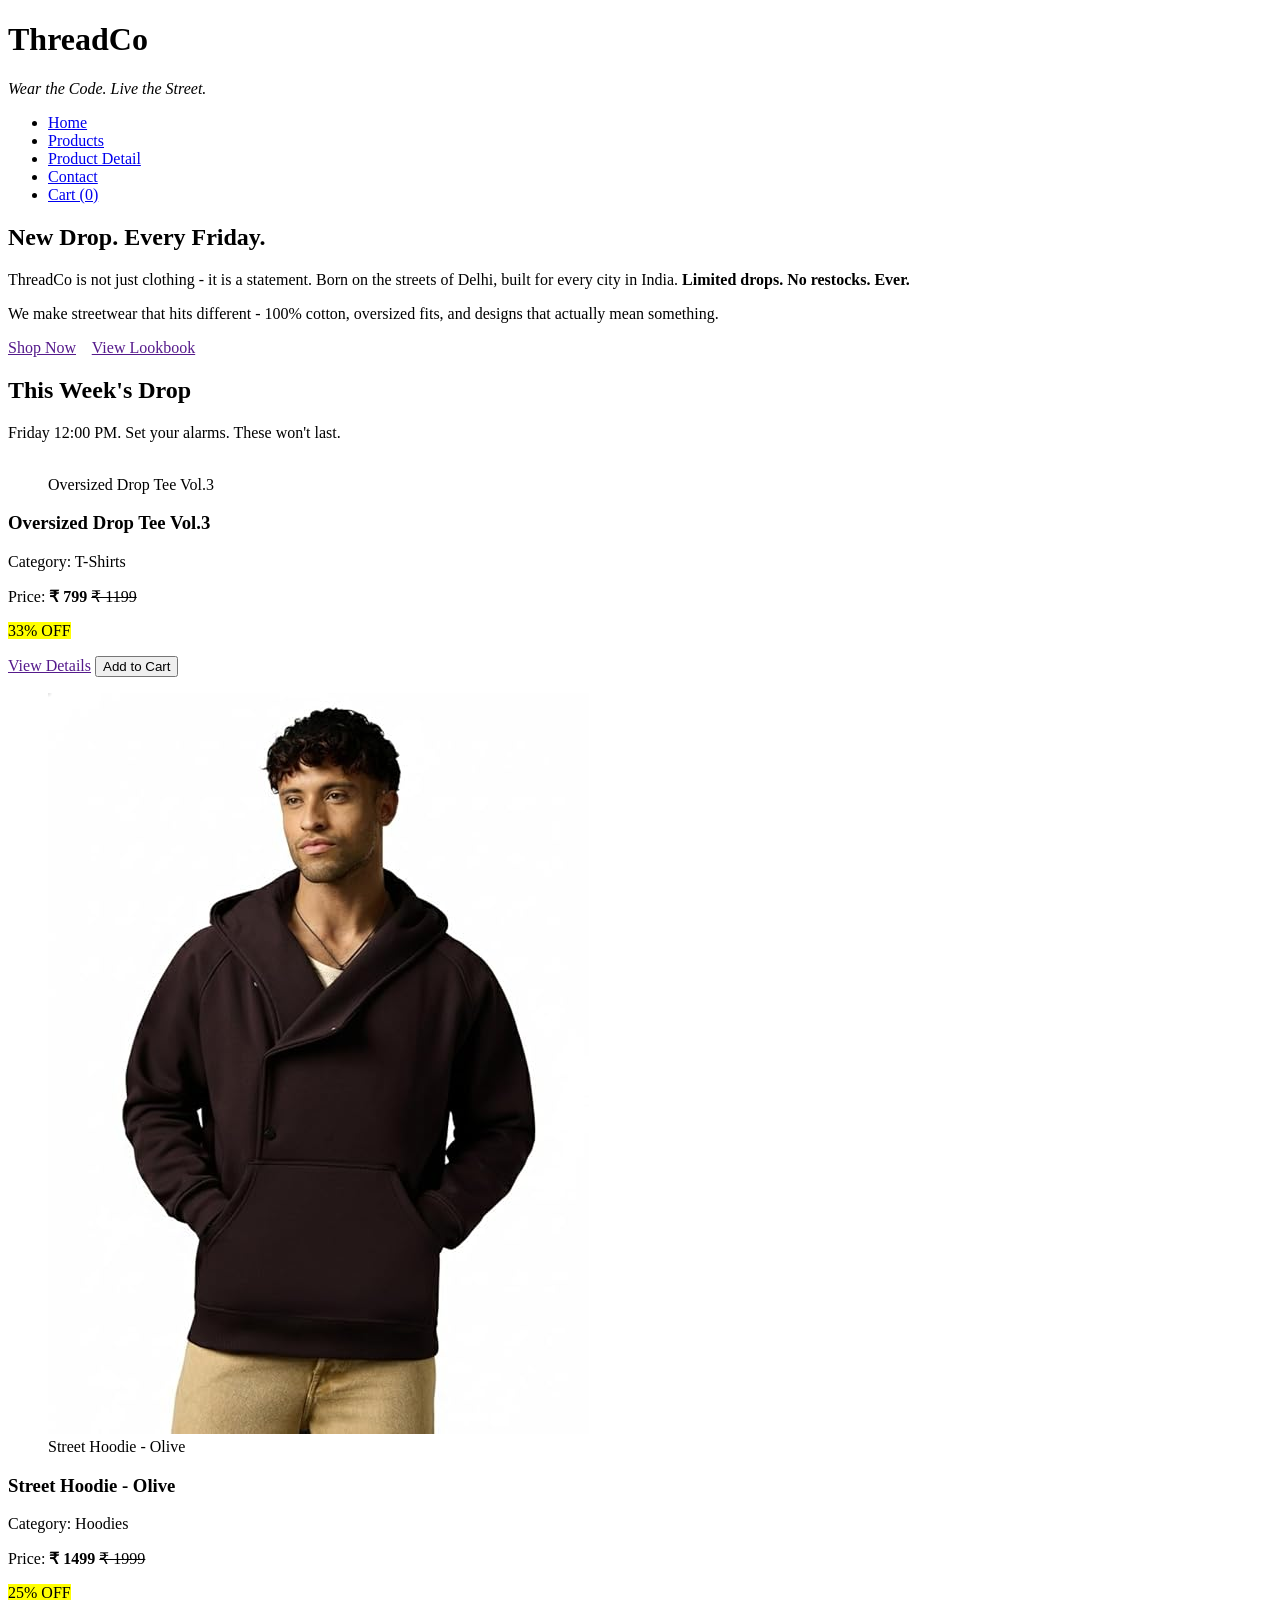
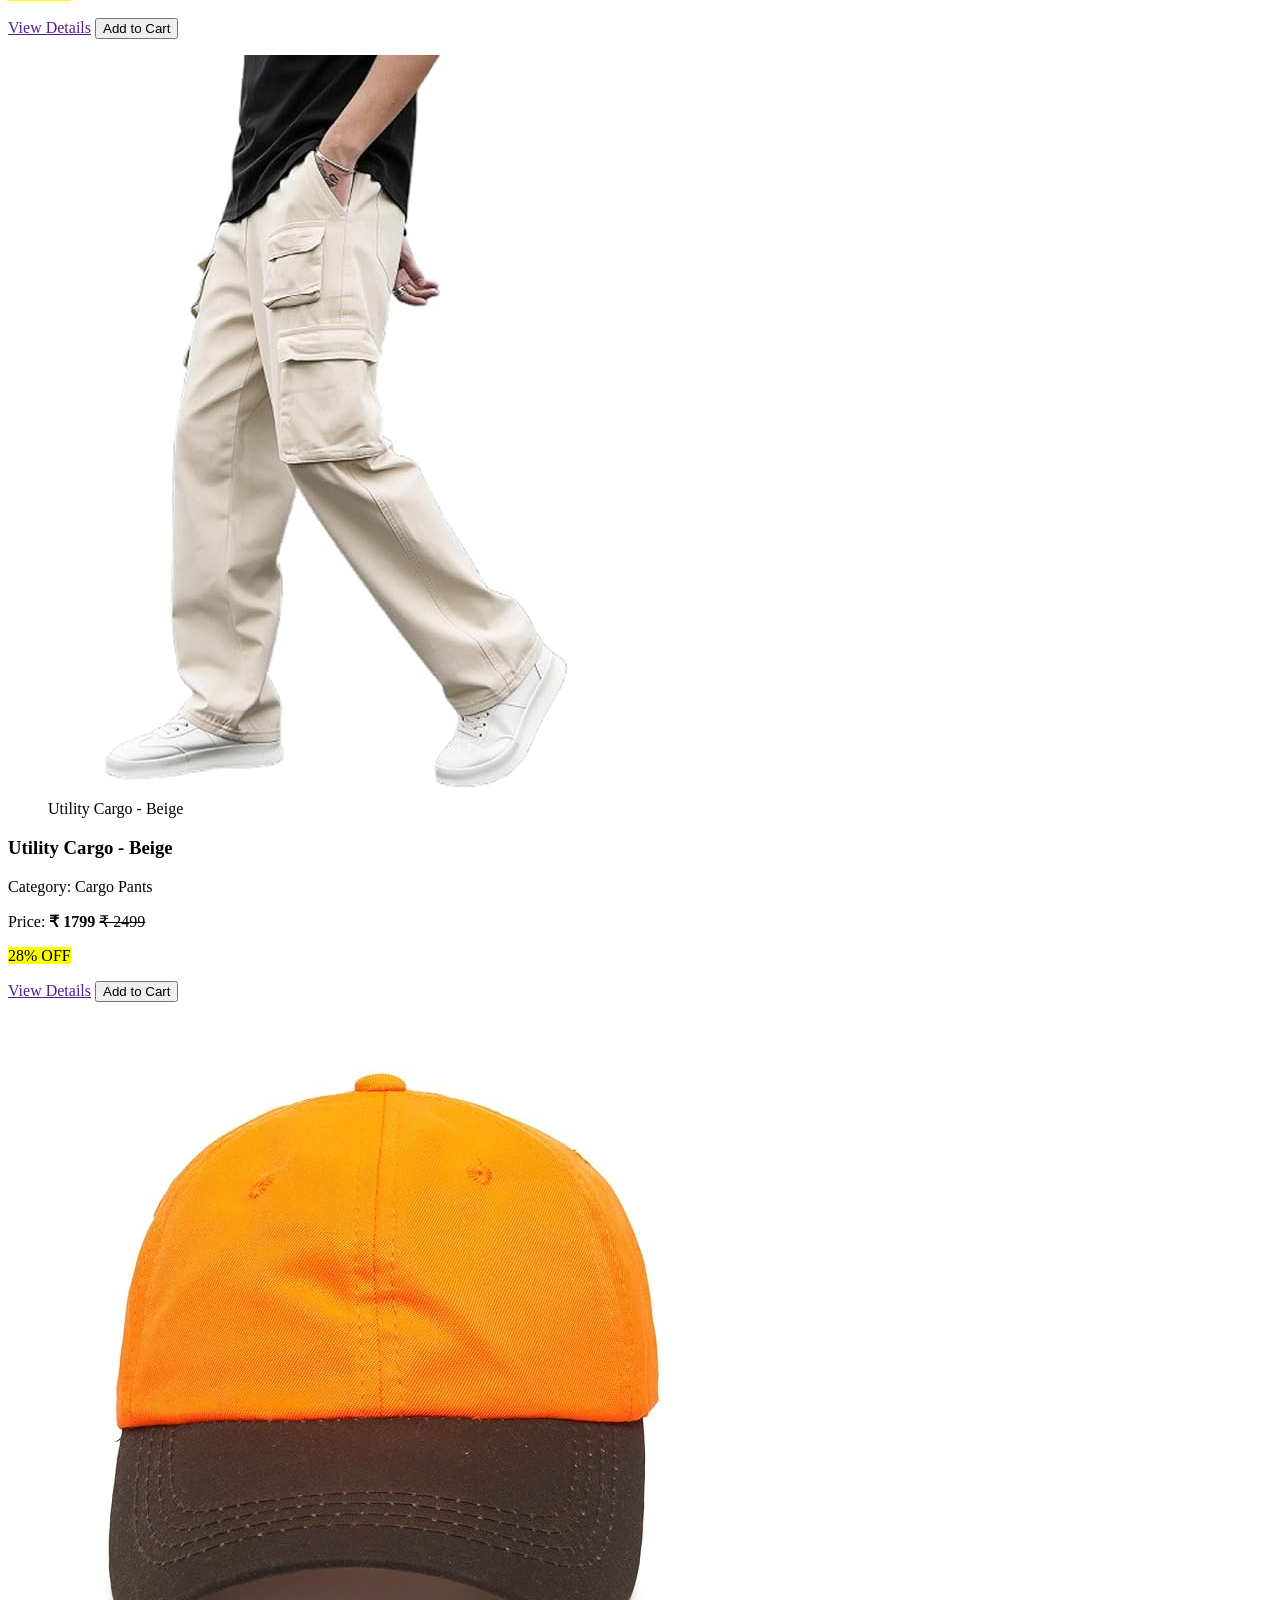
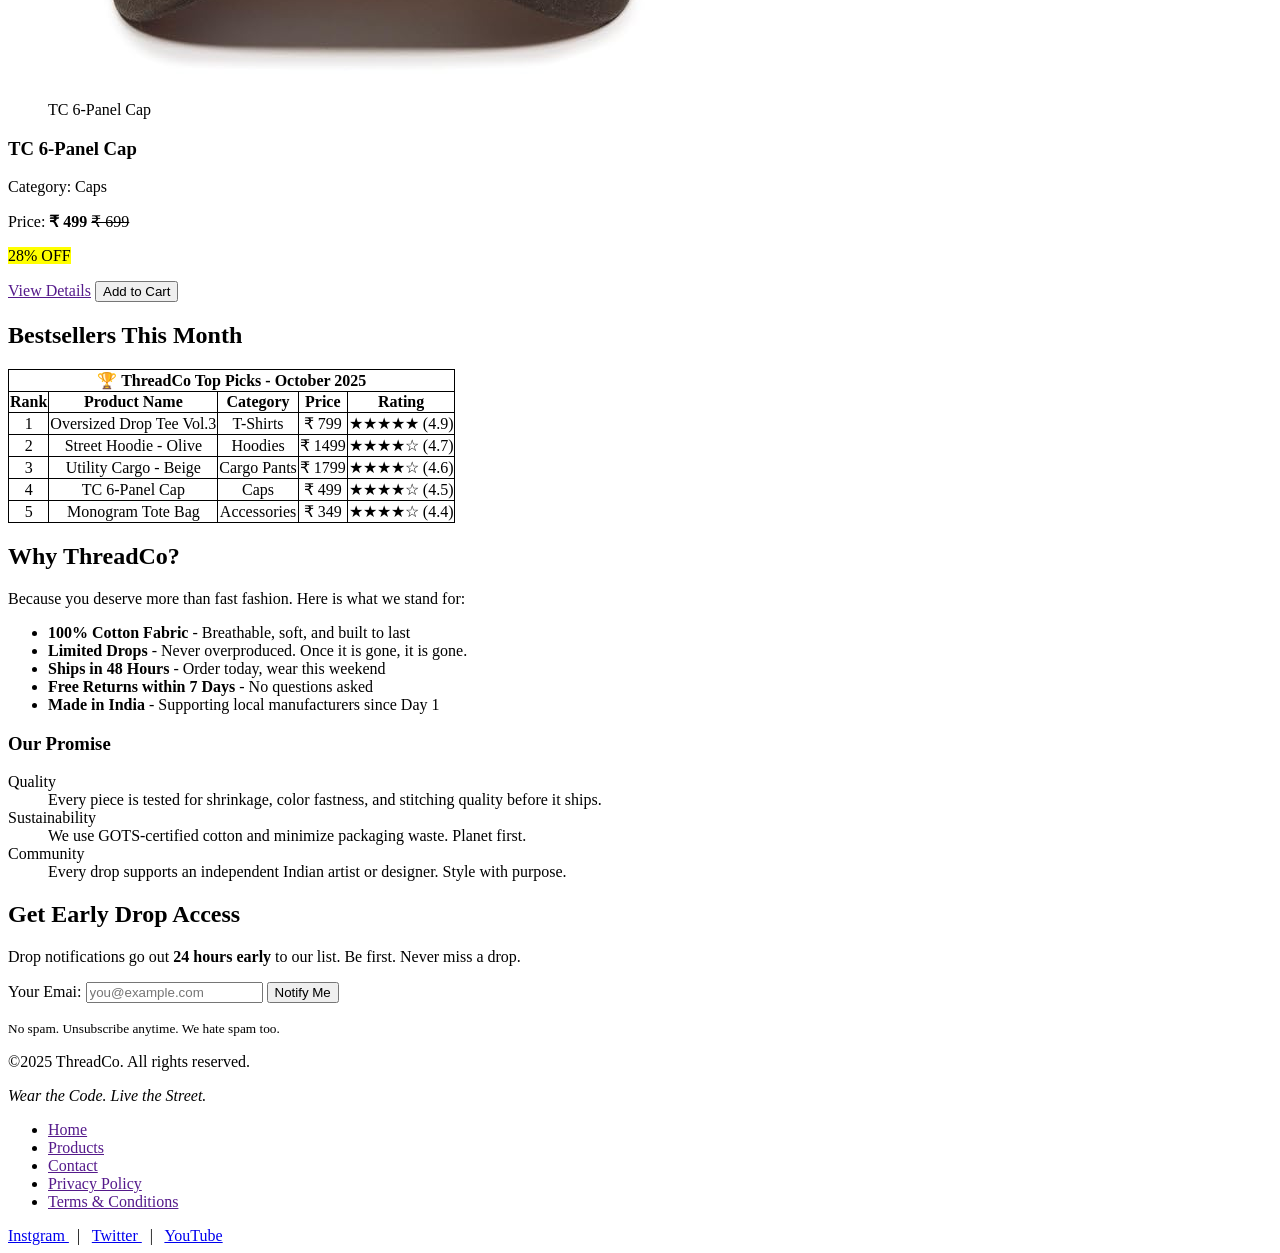
==== index.html @ f26d34f9 "First commit for website" ====
<!DOCTYPE html>
<html lang="en">

<head>
    <meta charset="UTF-8">
    <meta name="viewport" content="width=device-width, initial-scale=1.0">
    <title>ThreadCo - Wear the Code. Live the Street.</title>
    <style>
        table,
        td,
        tr {
            border: 1px solid black;
            border-collapse: collapse;
            text-align: center;
            border-spacing: 2px;
        }
    </style>
</head>

<body>
    <header>
        <h1>ThreadCo</h1>
        <p><em>Wear the Code. Live the Street.</em></p>
        <nav>
            <ul>
                <li><a href="index.html">Home</a></li>
                <li><a href="products.html">Products</a></li>
                <li><a href="ProductDetail.html">Product Detail</a></li>
                <li><a href="Contact.html">Contact</a></li>
                <li><a href="#">Cart (0)</a></li>
            </ul>
        </nav>
    </header>
    <main>
        <section>
            <h2>New Drop. Every Friday.</h2>

            <p>ThreadCo is not just clothing - it is a statement. Born on the streets of Delhi, built for every city in
                India. <strong> Limited drops. No restocks. Ever.</strong></p>
            <p>We make streetwear that hits different - 100% cotton, oversized fits, and designs that actually mean
                something.</p>
            <a href="">Shop Now</a>&nbsp;&nbsp;&nbsp;
            <a href="">View Lookbook</a>

        </section>

        <section>
            <h2>This Week's Drop</h2>
            <p>Friday 12:00 PM. Set your alarms. These won't last.</p>

            <article>
                <figure>
                    <img src="Images/product 1.jpg" alt="">
                    <figcaption>Oversized Drop Tee Vol.3</figcaption>
                </figure>
                <h3>Oversized Drop Tee Vol.3</h3>
                <p>Category: T-Shirts</p>
                <p>Price: <strong>&#8377; 799</strong> <s>&#8377; 1199</s></p>
                <p><mark>33% OFF</mark></p>
                <a href="">View Details</a>
                <button>Add to Cart</button>
            </article>

            <article>
                <figure>
                    <img src="Images/product 2.jpg" alt="">
                    <figcaption>Street Hoodie - Olive</figcaption>
                </figure>
                <h3>Street Hoodie - Olive</h3>
                <p>Category: Hoodies</p>
                <p>Price: <strong>&#8377; 1499</strong> <s>&#8377; 1999</s></p>
                <p><mark>25% OFF</mark></p>
                <a href="">View Details</a>
                <button>Add to Cart</button>
            </article>

            <article>
                <figure>
                    <img src="Images/product 3.jpg" alt="">
                    <figcaption>Utility Cargo - Beige</figcaption>
                </figure>
                <h3>Utility Cargo - Beige</h3>
                <p>Category: Cargo Pants</p>
                <p>Price: <strong>&#8377; 1799</strong> <s>&#8377; 2499</s></p>
                <p><mark>28% OFF</mark></p>
                <a href="">View Details</a>
                <button>Add to Cart</button>
            </article>

            <article>
                <figure>
                    <img src="Images/product 4.jpg" alt="">
                    <figcaption>TC 6-Panel Cap</figcaption>
                </figure>
                <h3>TC 6-Panel Cap</h3>
                <p>Category: Caps</p>
                <p>Price: <strong>&#8377; 499</strong> <s>&#8377; 699</s></p>
                <p><mark>28% OFF</mark></p>
                <a href="">View Details</a>
                <button>Add to Cart</button>
            </article>
        </section>

        <section>
            <h2>Bestsellers This Month</h2>
            <table>
                <tr>
                    <td colspan="5">&#127942; <strong>ThreadCo Top Picks - October 2025</strong> </td>
                </tr>
                <tr>
                    <td><strong>Rank</strong></td>
                    <td><strong>Product Name</strong></td>
                    <td><strong>Category</strong></td>
                    <td><strong>Price</strong></td>
                    <td><strong>Rating</strong></td>
                </tr>
                <tr>
                    <td>1</td>
                    <td>Oversized Drop Tee Vol.3</td>
                    <td>T-Shirts</td>
                    <td>&#8377; 799</td>
                    <td>&#9733;&#9733;&#9733;&#9733;&#9733; (4.9)</td>
                </tr>
                <tr>
                    <td>2 </td>
                    <td>Street Hoodie - Olive</td>
                    <td>Hoodies</td>
                    <td>&#8377; 1499</td>
                    <td>&#9733;&#9733;&#9733;&#9733;&#9734; (4.7)</td>
                </tr>
                <tr>
                    <td>3</td>
                    <td>Utility Cargo - Beige</td>
                    <td>Cargo Pants</td>
                    <td>&#8377; 1799</td>
                    <td>&#9733;&#9733;&#9733;&#9733;&#9734; (4.6)</td>
                </tr>
                <tr>
                    <td>4</td>
                    <td>TC 6-Panel Cap</td>
                    <td>Caps</td>
                    <td>&#8377; 499</td>
                    <td>&#9733;&#9733;&#9733;&#9733;&#9734; (4.5)</td>
                </tr>
                <tr>
                    <td>5</td>
                    <td>Monogram Tote Bag</td>
                    <td>Accessories</td>
                    <td>&#8377; 349</td>
                    <td>&#9733;&#9733;&#9733;&#9733;&#9734; (4.4)</td>
                </tr>
            </table>
        </section>

        <section>
            <h2>Why ThreadCo?</h2>
            <p>Because you deserve more than fast fashion. Here is what we stand for:</p>
            <ul>
                <li><strong>100% Cotton Fabric</strong> - Breathable, soft, and built to last</li>
                <li><strong>Limited Drops</strong> - Never overproduced. Once it is gone, it is gone.</li>
                <li><strong>Ships in 48 Hours</strong> - Order today, wear this weekend</li>
                <li><strong>Free Returns within 7 Days</strong> - No questions asked</li>
                <li><strong>Made in India</strong> - Supporting local manufacturers since Day 1</li>
            </ul>
        </section>

        <section>
            <h3>Our Promise</h3>
            <dl>
                <dt>Quality</dt>
                <dd>Every piece is tested for shrinkage, color fastness, and stitching quality before it ships.</dd>

                <dt>Sustainability</dt>
                <dd>We use GOTS-certified cotton and minimize packaging waste. Planet first.</dd>

                <dt>Community</dt>
                <dd>Every drop supports an independent Indian artist or designer. Style with purpose.</dd>
            </dl>

        </section>
    </main>
    <footer>
        <h2>Get Early Drop Access</h2>
        <p>Drop notifications go out <strong>24 hours early</strong> to our list. Be first. Never miss a drop.</p>
        <form action="">
            <label for="email">Your Emai: </label>
            <input type="email" id="email" placeholder="you@example.com" name="email">
            <button>Notify Me</button>
        </form>
        <p><small>No spam. Unsubscribe anytime. We hate spam too.</small></p>
        <p>&copy;2025 ThreadCo. All rights reserved.</p>
        <p><em>Wear the Code. Live the Street.</em></p>
        <ul>
        <li><a href="">Home
        </a></li>
        <li><a href="">Products
        </a></li>
        <li><a href="">Contact
        </a></li>
        <li><a href="">Privacy Policy
        </a></li>
        <li><a href="">Terms & Conditions</a></li>
        </ul>

        <a href="https://youtube.com"> Instgram </a> &nbsp;&nbsp;|&nbsp;&nbsp; <a href="https://x.com"> Twitter </a> &nbsp;&nbsp;|&nbsp;&nbsp; <a href="https://youtube.com">YouTube</a>
    </footer>
</body>
</html>
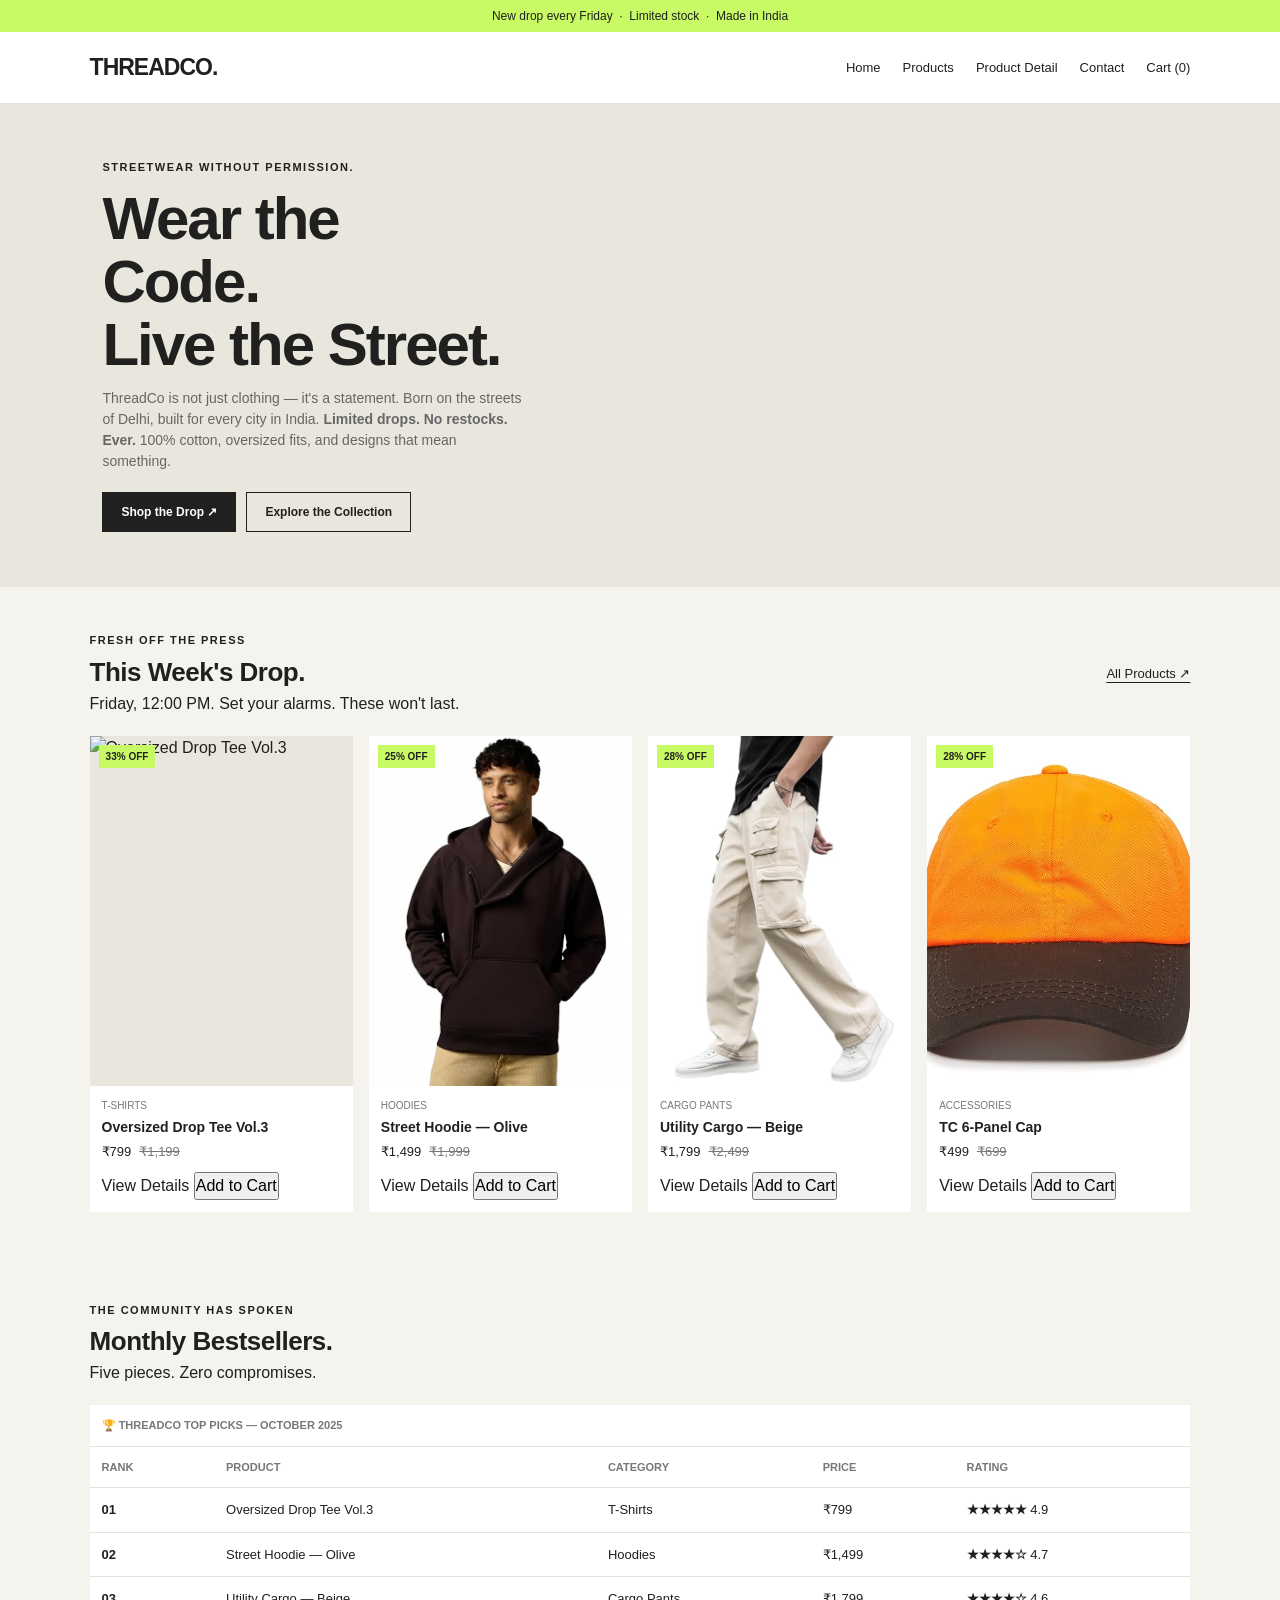
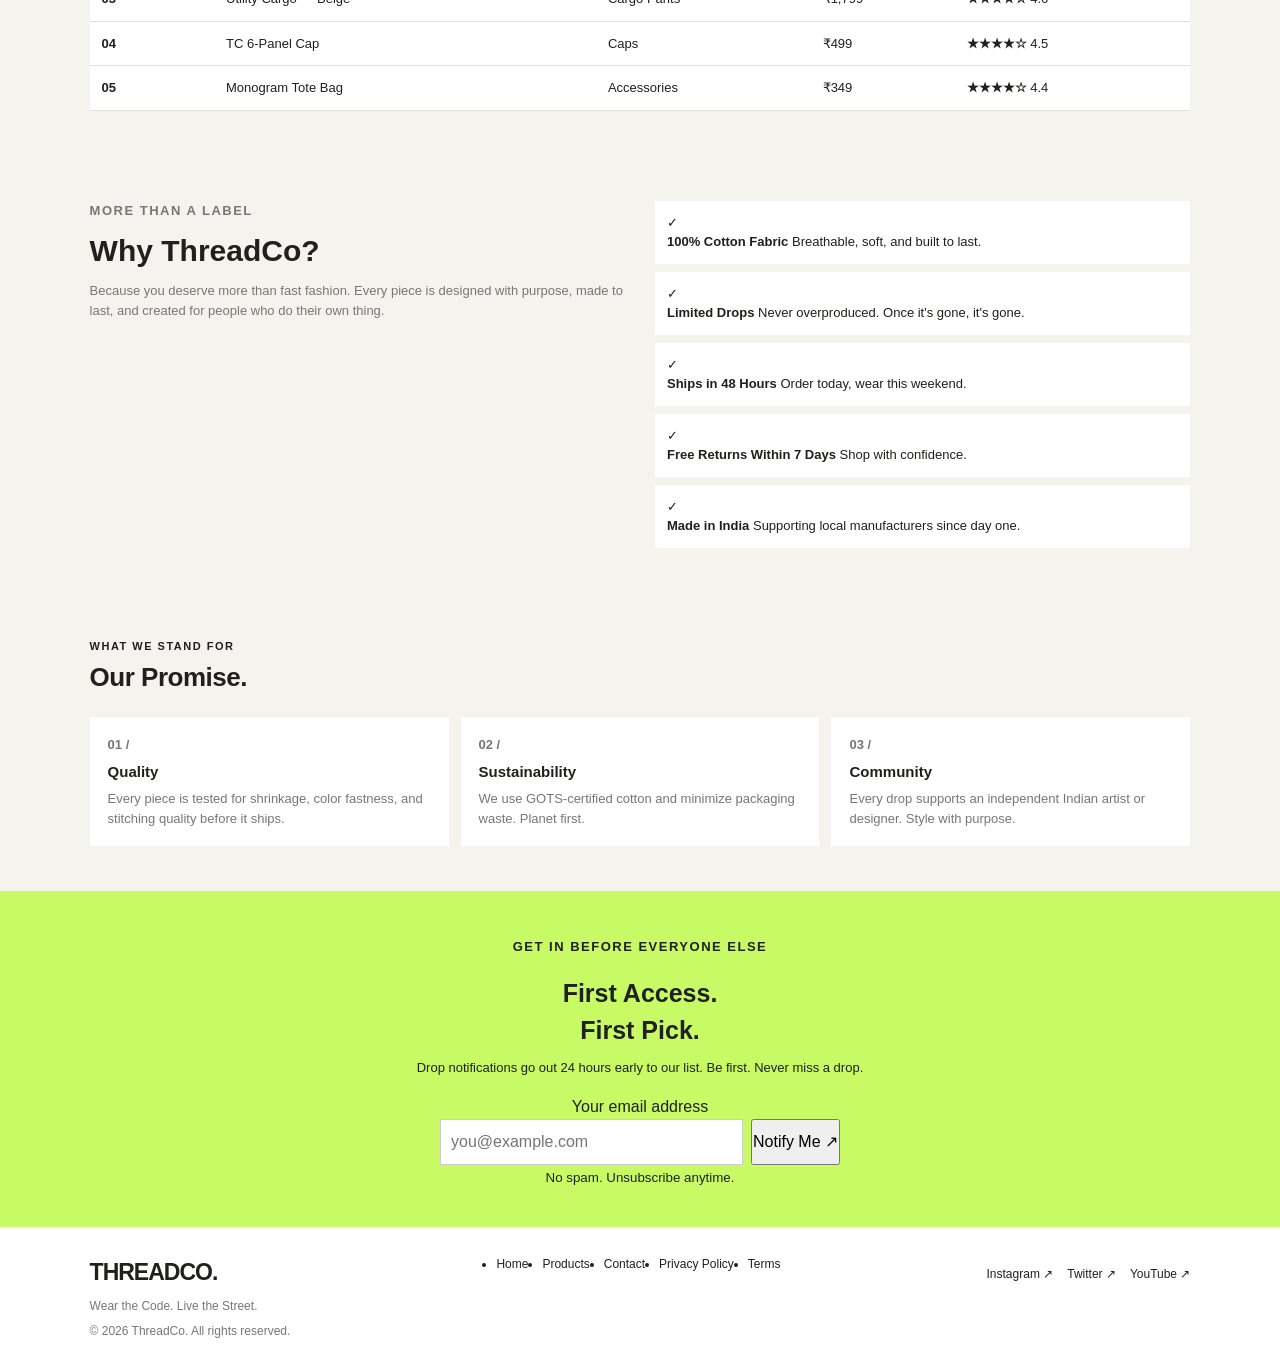
==== commit 52d02b3b: "Style formatting" ====
--- a/index.html
+++ b/index.html
@@ -1,208 +1,347 @@
+
 <!DOCTYPE html>
 <html lang="en">
-
 <head>
     <meta charset="UTF-8">
     <meta name="viewport" content="width=device-width, initial-scale=1.0">
-    <title>ThreadCo - Wear the Code. Live the Street.</title>
-    <style>
-        table,
-        td,
-        tr {
-            border: 1px solid black;
-            border-collapse: collapse;
-            text-align: center;
-            border-spacing: 2px;
-        }
-    </style>
+    <title>ThreadCo — Wear the Code. Live the Street.</title>
+
+    <link rel="preconnect" href="https://fonts.googleapis.com">
+    <link rel="preconnect" href="https://fonts.gstatic.com" crossorigin>
+    <link href="https://fonts.googleapis.com/css2?family=DM+Sans:wght@400;500;600;700&family=Oswald:wght@400;500;600;700&display=swap" rel="stylesheet">
+
+    <link rel="stylesheet" href="style.css">
+
 </head>
 
 <body>
+    <div class="announcement">
+        New drop every Friday &nbsp;·&nbsp; Limited stock &nbsp;·&nbsp; Made in India
+    </div>
+
     <header>
-        <h1>ThreadCo</h1>
-        <p><em>Wear the Code. Live the Street.</em></p>
-        <nav>
-            <ul>
+        <nav class="navbar" aria-label="Main navigation">
+            <a href="index.html" class="logo">THREAD<span>CO.</span></a>
+
+            <ul class="nav-links">
                 <li><a href="index.html">Home</a></li>
                 <li><a href="products.html">Products</a></li>
                 <li><a href="ProductDetail.html">Product Detail</a></li>
                 <li><a href="Contact.html">Contact</a></li>
-                <li><a href="#">Cart (0)</a></li>
+                <li><a href="#" class="cart-link">Cart (0)</a></li>
             </ul>
         </nav>
     </header>
+
     <main>
-        <section>
-            <h2>New Drop. Every Friday.</h2>
-
-            <p>ThreadCo is not just clothing - it is a statement. Born on the streets of Delhi, built for every city in
-                India. <strong> Limited drops. No restocks. Ever.</strong></p>
-            <p>We make streetwear that hits different - 100% cotton, oversized fits, and designs that actually mean
-                something.</p>
-            <a href="">Shop Now</a>&nbsp;&nbsp;&nbsp;
-            <a href="">View Lookbook</a>
-
-        </section>
-
-        <section>
-            <h2>This Week's Drop</h2>
-            <p>Friday 12:00 PM. Set your alarms. These won't last.</p>
-
-            <article>
-                <figure>
-                    <img src="Images/product 1.jpg" alt="">
-                    <figcaption>Oversized Drop Tee Vol.3</figcaption>
-                </figure>
-                <h3>Oversized Drop Tee Vol.3</h3>
-                <p>Category: T-Shirts</p>
-                <p>Price: <strong>&#8377; 799</strong> <s>&#8377; 1199</s></p>
-                <p><mark>33% OFF</mark></p>
-                <a href="">View Details</a>
-                <button>Add to Cart</button>
-            </article>
-
-            <article>
-                <figure>
-                    <img src="Images/product 2.jpg" alt="">
-                    <figcaption>Street Hoodie - Olive</figcaption>
-                </figure>
-                <h3>Street Hoodie - Olive</h3>
-                <p>Category: Hoodies</p>
-                <p>Price: <strong>&#8377; 1499</strong> <s>&#8377; 1999</s></p>
-                <p><mark>25% OFF</mark></p>
-                <a href="">View Details</a>
-                <button>Add to Cart</button>
-            </article>
-
-            <article>
-                <figure>
-                    <img src="Images/product 3.jpg" alt="">
-                    <figcaption>Utility Cargo - Beige</figcaption>
-                </figure>
-                <h3>Utility Cargo - Beige</h3>
-                <p>Category: Cargo Pants</p>
-                <p>Price: <strong>&#8377; 1799</strong> <s>&#8377; 2499</s></p>
-                <p><mark>28% OFF</mark></p>
-                <a href="">View Details</a>
-                <button>Add to Cart</button>
-            </article>
-
-            <article>
-                <figure>
-                    <img src="Images/product 4.jpg" alt="">
-                    <figcaption>TC 6-Panel Cap</figcaption>
-                </figure>
-                <h3>TC 6-Panel Cap</h3>
-                <p>Category: Caps</p>
-                <p>Price: <strong>&#8377; 499</strong> <s>&#8377; 699</s></p>
-                <p><mark>28% OFF</mark></p>
-                <a href="">View Details</a>
-                <button>Add to Cart</button>
-            </article>
-        </section>
-
-        <section>
-            <h2>Bestsellers This Month</h2>
-            <table>
-                <tr>
-                    <td colspan="5">&#127942; <strong>ThreadCo Top Picks - October 2025</strong> </td>
-                </tr>
-                <tr>
-                    <td><strong>Rank</strong></td>
-                    <td><strong>Product Name</strong></td>
-                    <td><strong>Category</strong></td>
-                    <td><strong>Price</strong></td>
-                    <td><strong>Rating</strong></td>
-                </tr>
-                <tr>
-                    <td>1</td>
-                    <td>Oversized Drop Tee Vol.3</td>
-                    <td>T-Shirts</td>
-                    <td>&#8377; 799</td>
-                    <td>&#9733;&#9733;&#9733;&#9733;&#9733; (4.9)</td>
-                </tr>
-                <tr>
-                    <td>2 </td>
-                    <td>Street Hoodie - Olive</td>
-                    <td>Hoodies</td>
-                    <td>&#8377; 1499</td>
-                    <td>&#9733;&#9733;&#9733;&#9733;&#9734; (4.7)</td>
-                </tr>
-                <tr>
-                    <td>3</td>
-                    <td>Utility Cargo - Beige</td>
-                    <td>Cargo Pants</td>
-                    <td>&#8377; 1799</td>
-                    <td>&#9733;&#9733;&#9733;&#9733;&#9734; (4.6)</td>
-                </tr>
-                <tr>
-                    <td>4</td>
-                    <td>TC 6-Panel Cap</td>
-                    <td>Caps</td>
-                    <td>&#8377; 499</td>
-                    <td>&#9733;&#9733;&#9733;&#9733;&#9734; (4.5)</td>
-                </tr>
-                <tr>
-                    <td>5</td>
-                    <td>Monogram Tote Bag</td>
-                    <td>Accessories</td>
-                    <td>&#8377; 349</td>
-                    <td>&#9733;&#9733;&#9733;&#9733;&#9734; (4.4)</td>
-                </tr>
-            </table>
-        </section>
-
-        <section>
-            <h2>Why ThreadCo?</h2>
-            <p>Because you deserve more than fast fashion. Here is what we stand for:</p>
-            <ul>
-                <li><strong>100% Cotton Fabric</strong> - Breathable, soft, and built to last</li>
-                <li><strong>Limited Drops</strong> - Never overproduced. Once it is gone, it is gone.</li>
-                <li><strong>Ships in 48 Hours</strong> - Order today, wear this weekend</li>
-                <li><strong>Free Returns within 7 Days</strong> - No questions asked</li>
-                <li><strong>Made in India</strong> - Supporting local manufacturers since Day 1</li>
+        <section class="hero">
+            <div class="hero-content">
+                <p class="eyebrow">Streetwear without permission.</p>
+
+                <h1>Wear the<br>Code.<br><span>Live the Street.</span></h1>
+
+                <p class="hero-description">
+                    ThreadCo is not just clothing — it's a statement.
+                    Born on the streets of Delhi, built for every city in India.
+                    <strong>Limited drops. No restocks. Ever.</strong>
+                    100% cotton, oversized fits, and designs that mean something.
+                </p>
+
+                <div class="hero-actions">
+                    <a href="#products" class="btn">Shop the Drop ↗</a>
+                    <a href="#bestsellers" class="btn btn-outline">Explore the Collection</a>
+                </div>
+            </div>
+        </section>
+
+        <section class="section" id="products">
+            <div class="section-heading">
+                <div>
+                    <p class="section-label">Fresh off the press</p>
+                    <h2>This Week's Drop.</h2>
+                    <p>Friday, 12:00 PM. Set your alarms. These won't last.</p>
+                </div>
+                <a href="products.html" class="text-link">All Products ↗</a>
+            </div>
+
+            <div class="product-grid">
+                <article class="product-card">
+                    <div class="product-image">
+                        <img src="Images/product 1.jpg" alt="Oversized Drop Tee Vol.3">
+                        <span class="sale-badge">33% OFF</span>
+                    </div>
+                    <div class="product-info">
+                        <p class="category">T-Shirts</p>
+                        <h3>Oversized Drop Tee Vol.3</h3>
+                        <div class="price">
+                            <span class="current-price">₹799</span>
+                            <s class="old-price">₹1,199</s>
+                        </div>
+                        <div class="product-actions">
+                            <a href="ProductDetail.html">View Details</a>
+                            <button type="button">Add to Cart</button>
+                        </div>
+                    </div>
+                </article>
+
+                <article class="product-card">
+                    <div class="product-image">
+                        <img src="Images/product 2.jpg" alt="Street Hoodie in olive">
+                        <span class="sale-badge">25% OFF</span>
+                    </div>
+                    <div class="product-info">
+                        <p class="category">Hoodies</p>
+                        <h3>Street Hoodie — Olive</h3>
+                        <div class="price">
+                            <span class="current-price">₹1,499</span>
+                            <s class="old-price">₹1,999</s>
+                        </div>
+                        <div class="product-actions">
+                            <a href="ProductDetail.html">View Details</a>
+                            <button type="button">Add to Cart</button>
+                        </div>
+                    </div>
+                </article>
+
+                <article class="product-card">
+                    <div class="product-image">
+                        <img src="Images/product 3.jpg" alt="Beige utility cargo pants">
+                        <span class="sale-badge">28% OFF</span>
+                    </div>
+                    <div class="product-info">
+                        <p class="category">Cargo Pants</p>
+                        <h3>Utility Cargo — Beige</h3>
+                        <div class="price">
+                            <span class="current-price">₹1,799</span>
+                            <s class="old-price">₹2,499</s>
+                        </div>
+                        <div class="product-actions">
+                            <a href="ProductDetail.html">View Details</a>
+                            <button type="button">Add to Cart</button>
+                        </div>
+                    </div>
+                </article>
+
+                <article class="product-card">
+                    <div class="product-image">
+                        <img src="Images/product 4.jpg" alt="ThreadCo six-panel cap">
+                        <span class="sale-badge">28% OFF</span>
+                    </div>
+                    <div class="product-info">
+                        <p class="category">Accessories</p>
+                        <h3>TC 6-Panel Cap</h3>
+                        <div class="price">
+                            <span class="current-price">₹499</span>
+                            <s class="old-price">₹699</s>
+                        </div>
+                        <div class="product-actions">
+                            <a href="ProductDetail.html">View Details</a>
+                            <button type="button">Add to Cart</button>
+                        </div>
+                    </div>
+                </article>
+            </div>
+        </section>
+
+        <section class="section" id="bestsellers">
+            <div class="section-heading">
+                <div>
+                    <p class="section-label">The community has spoken</p>
+                    <h2>Monthly Bestsellers.</h2>
+                    <p>Five pieces. Zero compromises.</p>
+                </div>
+            </div>
+
+            <div class="table-wrap">
+                <table>
+                    <thead>
+                        <tr>
+                            <th colspan="5">🏆 ThreadCo Top Picks — October 2025</th>
+                        </tr>
+                        <tr>
+                            <th>Rank</th>
+                            <th>Product</th>
+                            <th>Category</th>
+                            <th>Price</th>
+                            <th>Rating</th>
+                        </tr>
+                    </thead>
+                    <tbody>
+                        <tr>
+                            <td class="rank">01</td>
+                            <td>Oversized Drop Tee Vol.3</td>
+                            <td>T-Shirts</td>
+                            <td>₹799</td>
+                            <td><span class="rating">★★★★★</span> 4.9</td>
+                        </tr>
+                        <tr>
+                            <td class="rank">02</td>
+                            <td>Street Hoodie — Olive</td>
+                            <td>Hoodies</td>
+                            <td>₹1,499</td>
+                            <td><span class="rating">★★★★☆</span> 4.7</td>
+                        </tr>
+                        <tr>
+                            <td class="rank">03</td>
+                            <td>Utility Cargo — Beige</td>
+                            <td>Cargo Pants</td>
+                            <td>₹1,799</td>
+                            <td><span class="rating">★★★★☆</span> 4.6</td>
+                        </tr>
+                        <tr>
+                            <td class="rank">04</td>
+                            <td>TC 6-Panel Cap</td>
+                            <td>Caps</td>
+                            <td>₹499</td>
+                            <td><span class="rating">★★★★☆</span> 4.5</td>
+                        </tr>
+                        <tr>
+                            <td class="rank">05</td>
+                            <td>Monogram Tote Bag</td>
+                            <td>Accessories</td>
+                            <td>₹349</td>
+                            <td><span class="rating">★★★★☆</span> 4.4</td>
+                        </tr>
+                    </tbody>
+                </table>
+            </div>
+        </section>
+
+        <section class="section">
+            <div class="why-grid">
+                <div class="why-copy">
+                    <p class="section-label">More than a label</p>
+                    <h2>Why ThreadCo?</h2>
+                    <p>
+                        Because you deserve more than fast fashion.
+                        Every piece is designed with purpose, made to last,
+                        and created for people who do their own thing.
+                    </p>
+                </div>
+
+                <ul class="benefit-list">
+                    <li>
+                        <div>
+                            <strong>100% Cotton Fabric</strong>
+                            <span>Breathable, soft, and built to last.</span>
+                        </div>
+                    </li>
+                    <li>
+                        <div>
+                            <strong>Limited Drops</strong>
+                            <span>Never overproduced. Once it's gone, it's gone.</span>
+                        </div>
+                    </li>
+                    <li>
+                        <div>
+                            <strong>Ships in 48 Hours</strong>
+                            <span>Order today, wear this weekend.</span>
+                        </div>
+                    </li>
+                    <li>
+                        <div>
+                            <strong>Free Returns Within 7 Days</strong>
+                            <span>Shop with confidence.</span>
+                        </div>
+                    </li>
+                    <li>
+                        <div>
+                            <strong>Made in India</strong>
+                            <span>Supporting local manufacturers since day one.</span>
+                        </div>
+                    </li>
+                </ul>
+            </div>
+        </section>
+
+        <section class="section">
+            <div class="section-heading">
+                <div>
+                    <p class="section-label">What we stand for</p>
+                    <h2>Our Promise.</h2>
+                </div>
+            </div>
+
+            <div class="promise-grid">
+                <article class="promise-card">
+                    <p class="promise-number">01 /</p>
+                    <h3>Quality</h3>
+                    <p>
+                        Every piece is tested for shrinkage, color fastness,
+                        and stitching quality before it ships.
+                    </p>
+                </article>
+
+                <article class="promise-card">
+                    <p class="promise-number">02 /</p>
+                    <h3>Sustainability</h3>
+                    <p>
+                        We use GOTS-certified cotton and minimize packaging
+                        waste. Planet first.
+                    </p>
+                </article>
+
+                <article class="promise-card">
+                    <p class="promise-number">03 /</p>
+                    <h3>Community</h3>
+                    <p>
+                        Every drop supports an independent Indian artist
+                        or designer. Style with purpose.
+                    </p>
+                </article>
+            </div>
+        </section>
+
+        <section class="newsletter" id="newsletter">
+            <div>
+                <p class="section-label">Get in before everyone else</p>
+                <h2>First Access.<br>First Pick.</h2>
+                <p>
+                    Drop notifications go out 24 hours early to our list.
+                    Be first. Never miss a drop.
+                </p>
+            </div>
+
+            <form action="#" method="get">
+                <label for="email">Your email address</label>
+                <div class="email-row">
+                    <input
+                        type="email"
+                        id="email"
+                        name="email"
+                        placeholder="you@example.com"
+                        autocomplete="email"
+                        required
+                    >
+                    <button type="submit">Notify Me ↗</button>
+                </div>
+                <small>No spam. Unsubscribe anytime.</small>
+            </form>
+        </section>
+    </main>
+
+    <footer>
+        <div class="footer-inner">
+            <div class="footer-brand">
+                <a href="index.html" class="logo">THREAD<span>CO.</span></a>
+                <p>Wear the Code. Live the Street.</p>
+                <p>© 2026 ThreadCo. All rights reserved.</p>
+            </div>
+
+            <ul class="footer-links">
+                <li><a href="index.html">Home</a></li>
+                <li><a href="products.html">Products</a></li>
+                <li><a href="Contact.html">Contact</a></li>
+                <li><a href="#">Privacy Policy</a></li>
+                <li><a href="#">Terms</a></li>
             </ul>
-        </section>
-
-        <section>
-            <h3>Our Promise</h3>
-            <dl>
-                <dt>Quality</dt>
-                <dd>Every piece is tested for shrinkage, color fastness, and stitching quality before it ships.</dd>
-
-                <dt>Sustainability</dt>
-                <dd>We use GOTS-certified cotton and minimize packaging waste. Planet first.</dd>
-
-                <dt>Community</dt>
-                <dd>Every drop supports an independent Indian artist or designer. Style with purpose.</dd>
-            </dl>
-
-        </section>
-    </main>
-    <footer>
-        <h2>Get Early Drop Access</h2>
-        <p>Drop notifications go out <strong>24 hours early</strong> to our list. Be first. Never miss a drop.</p>
-        <form action="">
-            <label for="email">Your Emai: </label>
-            <input type="email" id="email" placeholder="you@example.com" name="email">
-            <button>Notify Me</button>
-        </form>
-        <p><small>No spam. Unsubscribe anytime. We hate spam too.</small></p>
-        <p>&copy;2025 ThreadCo. All rights reserved.</p>
-        <p><em>Wear the Code. Live the Street.</em></p>
-        <ul>
-        <li><a href="">Home
-        </a></li>
-        <li><a href="">Products
-        </a></li>
-        <li><a href="">Contact
-        </a></li>
-        <li><a href="">Privacy Policy
-        </a></li>
-        <li><a href="">Terms & Conditions</a></li>
-        </ul>
-
-        <a href="https://youtube.com"> Instgram </a> &nbsp;&nbsp;|&nbsp;&nbsp; <a href="https://x.com"> Twitter </a> &nbsp;&nbsp;|&nbsp;&nbsp; <a href="https://youtube.com">YouTube</a>
+
+            <div class="social-links">
+                <a href="https://instagram.com">Instagram ↗</a>
+                <a href="https://x.com">Twitter ↗</a>
+                <a href="https://youtube.com">YouTube ↗</a>
+            </div>
+        </div>
     </footer>
 </body>
-</html>+</html>
--- a/style.css
+++ b/style.css
@@ -0,0 +1,437 @@
+
+:root {
+  --bg: #f5f3ee;
+  --surface: #fff;
+  --text: #20201e;
+  --muted: #777;
+  --accent: #c7fa65;
+  --border: #e4e1da;
+}
+
+* {
+  margin: 0;
+  padding: 0;
+  box-sizing: border-box;
+}
+
+body {
+  background: var(--bg);
+  color: var(--text);
+  font-family: Arial, sans-serif;
+  line-height: 1.5;
+}
+
+a {
+  color: inherit;
+  text-decoration: none;
+}
+
+button,
+input {
+  font: inherit;
+}
+
+.announcement {
+  padding: 7px;
+  background: var(--accent);
+  text-align: center;
+  font-size: 12px;
+}
+
+.navbar {
+  display: flex;
+  justify-content: space-between;
+  align-items: center;
+  flex-wrap: wrap;
+  gap: 16px;
+  padding: 18px 7%;
+  background: var(--surface);
+  border-bottom: 1px solid var(--border);
+}
+
+.logo {
+  font-size: 23px;
+  font-weight: 900;
+  letter-spacing: -1px;
+}
+
+.nav-links {
+  display: flex;
+  gap: 22px;
+  list-style: none;
+  font-size: 13px;
+}
+
+.nav-links a:hover,
+.footer-links a:hover {
+  opacity: 0.6;
+}
+
+.cart-link {
+  font-size: 13px;
+}
+
+.hero {
+  min-height: 340px;
+  display: flex;
+  align-items: center;
+  padding: 55px 8%;
+  background: #e9e6dd;
+}
+
+.hero-content {
+  max-width: 500px;
+}
+
+.eyebrow,
+.section-label {
+  font-size: 11px;
+  font-weight: bold;
+  letter-spacing: 1.5px;
+  text-transform: uppercase;
+}
+
+.hero h1 {
+  margin: 12px 0;
+  font-size: clamp(38px, 6vw, 60px);
+  line-height: 1.05;
+  letter-spacing: -2px;
+}
+
+.hero-description {
+  max-width: 420px;
+  margin-bottom: 20px;
+  color: #666;
+  font-size: 14px;
+}
+
+.hero-actions {
+  display: flex;
+  flex-wrap: wrap;
+  gap: 10px;
+}
+
+.btn {
+  display: inline-block;
+  padding: 10px 18px;
+  background: var(--text);
+  color: white;
+  border: 1px solid var(--text);
+  font-size: 12px;
+  font-weight: bold;
+  cursor: pointer;
+}
+
+.btn:hover {
+  background: transparent;
+  color: var(--text);
+}
+
+.btn-outline {
+  background: transparent;
+  color: var(--text);
+}
+
+.section {
+  padding: 45px 7%;
+}
+
+.section-heading {
+  display: flex;
+  justify-content: space-between;
+  align-items: center;
+  flex-wrap: wrap;
+  gap: 12px;
+  margin-bottom: 20px;
+}
+
+.section-heading h2 {
+  margin-top: 4px;
+  font-size: 26px;
+  letter-spacing: -0.5px;
+}
+
+.text-link {
+  font-size: 13px;
+  text-decoration: underline;
+  text-underline-offset: 4px;
+}
+
+.product-grid {
+  display: grid;
+  grid-template-columns: repeat(4, minmax(0, 1fr));
+  gap: 16px;
+}
+
+.product-card {
+  min-width: 0;
+  overflow: hidden;
+  background: var(--surface);
+}
+
+.product-image {
+  position: relative;
+  aspect-ratio: 3 / 4;
+  overflow: hidden;
+  background: #e9e6dd;
+}
+
+.product-image img {
+  display: block;
+  width: 100%;
+  height: 100%;
+  object-fit: cover;
+  transition: transform 0.3s;
+}
+
+.product-card:hover img {
+  transform: scale(1.04);
+}
+
+.sale-badge {
+  position: absolute;
+  top: 9px;
+  left: 9px;
+  padding: 4px 7px;
+  background: var(--accent);
+  font-size: 10px;
+  font-weight: bold;
+}
+
+.product-info {
+  padding: 12px;
+}
+
+.category {
+  color: var(--muted);
+  font-size: 10px;
+  text-transform: uppercase;
+}
+
+.product-info h3 {
+  margin: 4px 0;
+  font-size: 14px;
+}
+
+.price {
+  display: flex;
+  flex-wrap: wrap;
+  gap: 8px;
+  font-size: 13px;
+}
+
+.old-price {
+  color: var(--muted);
+  text-decoration: line-through;
+}
+
+.product-actions {
+  margin-top: 10px;
+}
+
+.product-actions .btn {
+  width: 100%;
+  padding: 8px;
+  text-align: center;
+}
+
+.table-wrap {
+  overflow-x: auto;
+  background: var(--surface);
+}
+
+table {
+  width: 100%;
+  border-collapse: collapse;
+  text-align: left;
+  font-size: 13px;
+}
+
+th,
+td {
+  padding: 12px;
+  border-bottom: 1px solid var(--border);
+  white-space: nowrap;
+}
+
+th {
+  font-size: 11px;
+  text-transform: uppercase;
+  color: var(--muted);
+}
+
+.rank,
+.rating {
+  font-weight: bold;
+}
+
+.why-grid {
+  display: grid;
+  grid-template-columns: 1fr 1fr;
+  gap: 30px;
+}
+
+.why-copy h2 {
+  margin: 8px 0;
+  font-size: 30px;
+}
+
+.why-copy p,
+.promise-card p {
+  color: var(--muted);
+  font-size: 13px;
+}
+
+.benefit-list {
+  display: grid;
+  gap: 8px;
+  list-style: none;
+}
+
+.benefit-list li {
+  padding: 12px;
+  background: var(--surface);
+  font-size: 13px;
+}
+
+.benefit-list li::before {
+  content: "✓";
+  margin-right: 9px;
+}
+
+.promise-grid {
+  display: grid;
+  grid-template-columns: repeat(3, 1fr);
+  gap: 12px;
+}
+
+.promise-card {
+  padding: 18px;
+  background: var(--surface);
+}
+
+.promise-number {
+  font-size: 22px;
+  font-weight: bold;
+}
+
+.promise-card h3 {
+  margin: 6px 0;
+  font-size: 15px;
+}
+
+.newsletter {
+  padding: 38px 7%;
+  background: var(--accent);
+  text-align: center;
+}
+
+.newsletter h2 {
+  font-size: 25px;
+}
+
+.newsletter p {
+  margin: 8px 0 18px;
+  font-size: 13px;
+}
+
+.email-row {
+  display: flex;
+  gap: 8px;
+  max-width: 400px;
+  margin: auto;
+}
+
+.email-row input {
+  width: 100%;
+  min-width: 0;
+  padding: 10px;
+  background: white;
+  border: 1px solid #ccc;
+  outline: none;
+}
+
+.email-row button {
+  white-space: nowrap;
+}
+
+footer {
+  padding: 28px 7% 18px;
+  background: var(--surface);
+}
+
+.footer-inner {
+  display: flex;
+  justify-content: space-between;
+  flex-wrap: wrap;
+  gap: 20px;
+}
+
+.footer-brand {
+  max-width: 260px;
+}
+
+.footer-brand p {
+  margin-top: 7px;
+  color: var(--muted);
+  font-size: 12px;
+}
+
+.footer-links,
+.social-links {
+  display: flex;
+  flex-wrap: wrap;
+  gap: 14px;
+  font-size: 12px;
+}
+
+.social-links {
+  margin-top: 10px;
+}
+
+@media (max-width: 800px) {
+  .product-grid {
+    grid-template-columns: repeat(2, minmax(0, 1fr));
+  }
+
+  .section {
+    padding: 35px 5%;
+  }
+}
+
+@media (max-width: 550px) {
+  .navbar {
+    padding: 15px 5%;
+  }
+
+  .nav-links {
+    order: 3;
+    width: 100%;
+    justify-content: space-between;
+    gap: 8px;
+    font-size: 12px;
+  }
+
+  .hero {
+    min-height: 300px;
+    padding: 40px 6%;
+  }
+
+  .hero h1 {
+    font-size: 40px;
+  }
+
+  .why-grid,
+  .promise-grid {
+    grid-template-columns: 1fr;
+  }
+
+  .email-row,
+  .footer-inner {
+    flex-direction: column;
+  }
+
+  .email-row button {
+    width: 100%;
+  }
+}
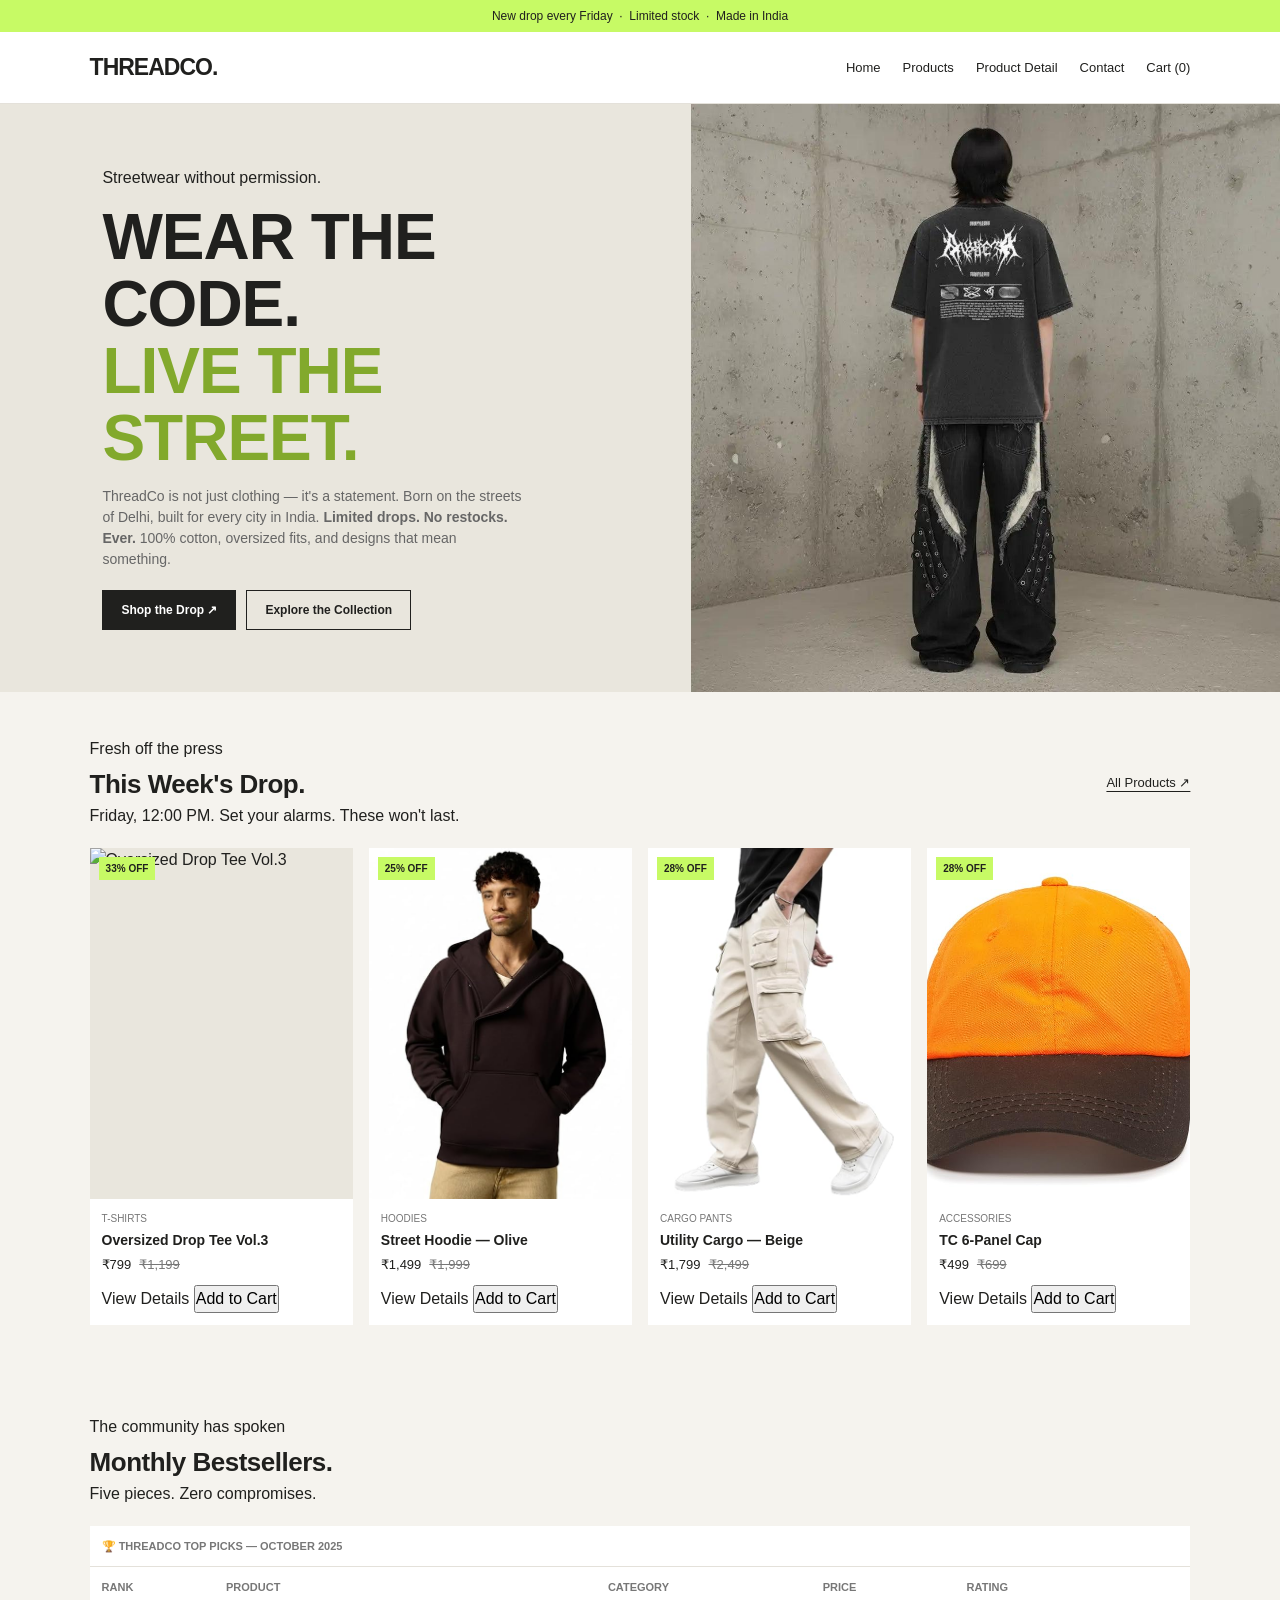
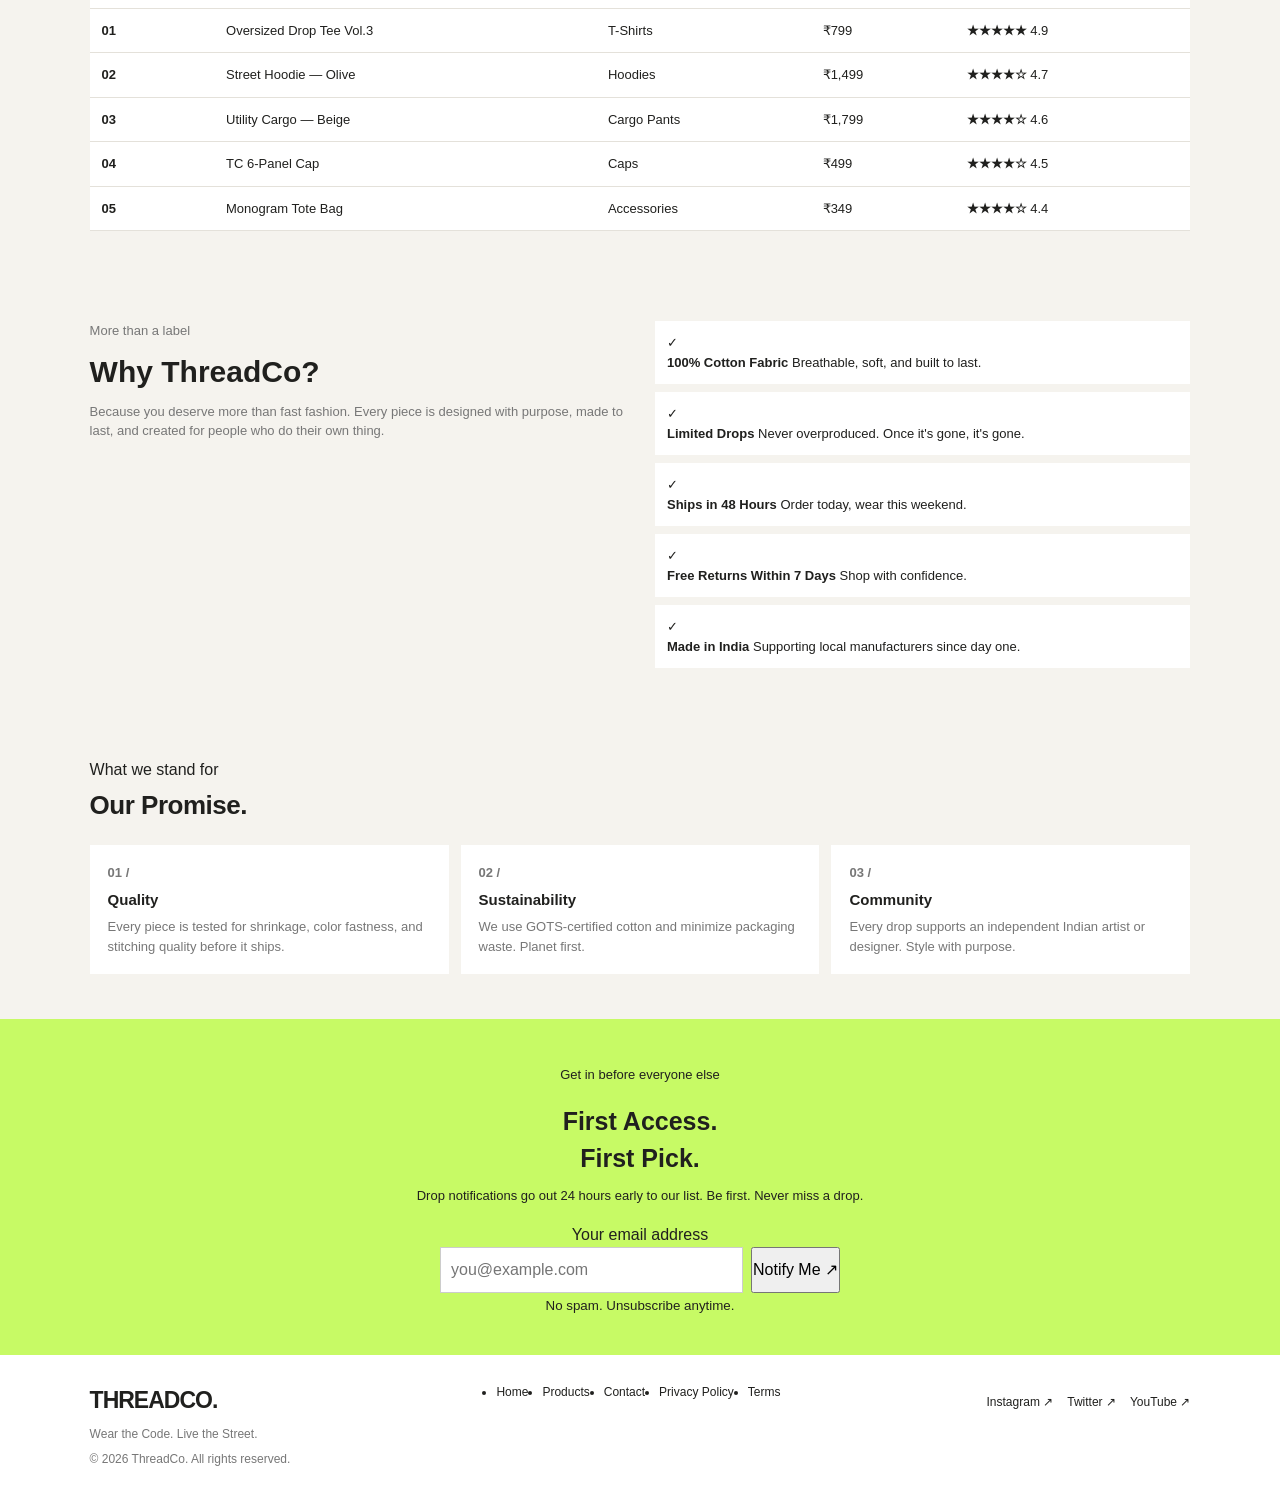
==== commit cd4bb28e: "hero section" ====
--- a/index.html
+++ b/index.html
@@ -34,25 +34,31 @@
     </header>
 
     <main>
-        <section class="hero">
-            <div class="hero-content">
-                <p class="eyebrow">Streetwear without permission.</p>
-
-                <h1>Wear the<br>Code.<br><span>Live the Street.</span></h1>
-
-                <p class="hero-description">
-                    ThreadCo is not just clothing — it's a statement.
-                    Born on the streets of Delhi, built for every city in India.
-                    <strong>Limited drops. No restocks. Ever.</strong>
-                    100% cotton, oversized fits, and designs that mean something.
-                </p>
-
-                <div class="hero-actions">
-                    <a href="#products" class="btn">Shop the Drop ↗</a>
-                    <a href="#bestsellers" class="btn btn-outline">Explore the Collection</a>
-                </div>
-            </div>
-        </section>
+        
+<section class="hero">
+    <div class="hero-content">
+        <p class="eyebrow">Streetwear without permission.</p>
+
+        <h1>Wear the<br>Code.<br><span>Live the Street.</span></h1>
+
+        <p class="hero-description">
+            ThreadCo is not just clothing — it's a statement.
+            Born on the streets of Delhi, built for every city in India.
+            <strong>Limited drops. No restocks. Ever.</strong>
+            100% cotton, oversized fits, and designs that mean something.
+        </p>
+
+        <div class="hero-actions">
+            <a href="#products" class="btn">Shop the Drop ↗</a>
+            <a href="#bestsellers" class="btn btn-outline">Explore the Collection</a>
+        </div>
+    </div>
+
+    <div class="hero-image">
+        <img src="Images/hero.jpg" alt="ThreadCo streetwear collection">
+    </div>
+</section>
+
 
         <section class="section" id="products">
             <div class="section-heading">
--- a/style.css
+++ b/style.css
@@ -71,32 +71,77 @@
   font-size: 13px;
 }
 
+
 .hero {
-  min-height: 340px;
-  display: flex;
-  align-items: center;
-  padding: 55px 8%;
-  background: #e9e6dd;
+    display: grid;
+    grid-template-columns: 1fr 1fr;
+    align-items: center;
+    min-height: 440px;
+    padding: 0 0 0 8%;
+    background: #e9e6dd;
+    overflow: hidden;
 }
 
 .hero-content {
-  max-width: 500px;
-}
-
-.eyebrow,
-.section-label {
-  font-size: 11px;
-  font-weight: bold;
-  letter-spacing: 1.5px;
-  text-transform: uppercase;
+    max-width: 500px;
+    padding: 45px 30px 45px 0;
 }
 
 .hero h1 {
-  margin: 12px 0;
-  font-size: clamp(38px, 6vw, 60px);
-  line-height: 1.05;
-  letter-spacing: -2px;
-}
+    margin: 14px 0;
+    font-family: 'Oswald', sans-serif;
+    font-size: clamp(42px, 5vw, 64px);
+    line-height: 1.05;
+    letter-spacing: -1px;
+    text-transform: uppercase;
+}
+
+.hero h1 span {
+    color: #82a92c;
+}
+
+.hero-image {
+    width: 100%;
+    height: 100%;
+    min-height: 440px;
+    overflow: hidden;
+    background: #d7d1c5;
+}
+
+.hero-image img {
+    display: block;
+    width: 100%;
+    height: 100%;
+    min-height: 440px;
+    object-fit: cover;
+    object-position: center;
+}
+
+@media (max-width: 700px) {
+    .hero {
+        grid-template-columns: 1fr;
+        padding: 0 6%;
+    }
+
+    .hero-content {
+        padding: 40px 0 28px;
+    }
+
+    .hero h1 {
+        font-size: 42px;
+    }
+
+    .hero-image {
+        min-height: 320px;
+        height: 320px;
+        margin-bottom: 25px;
+    }
+
+    .hero-image img {
+        min-height: 320px;
+    }
+}
+
 
 .hero-description {
   max-width: 420px;
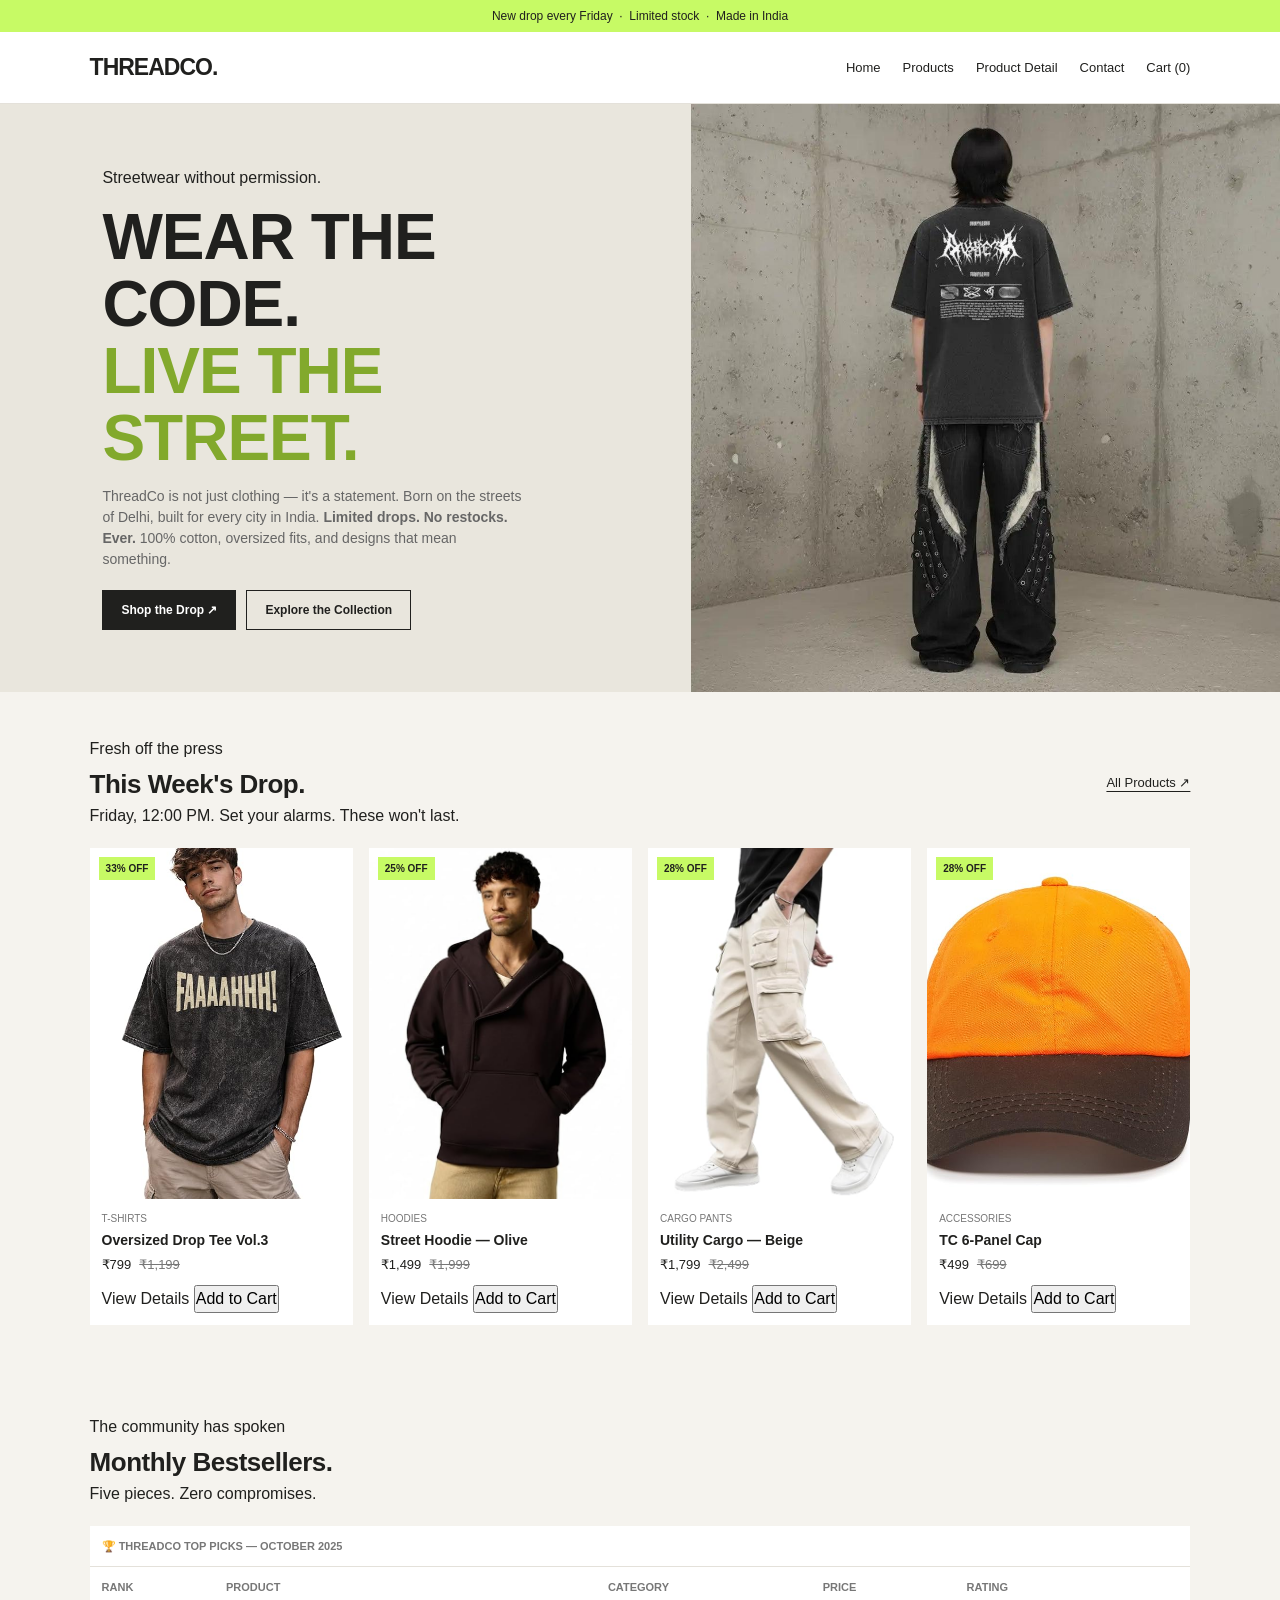
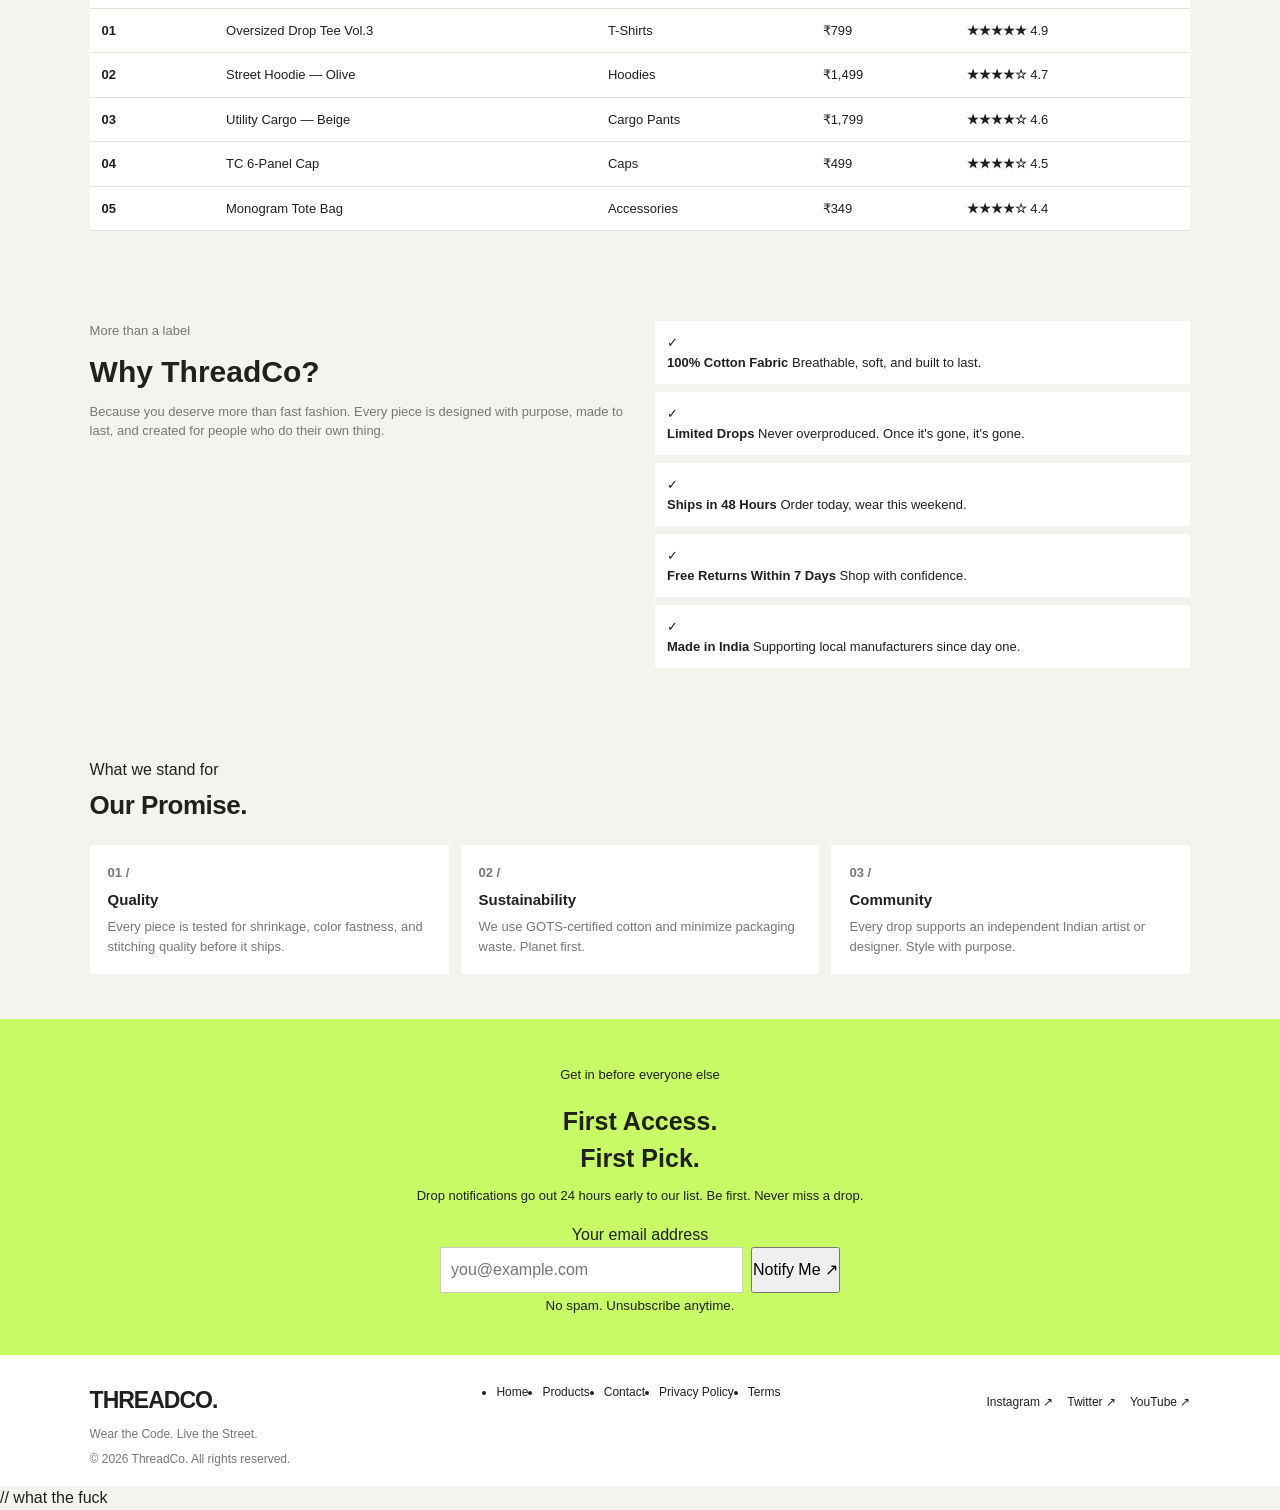
==== commit 1efbf65b: "what" ====
--- a/index.html
+++ b/index.html
@@ -351,3 +351,5 @@
     </footer>
 </body>
 </html>
+
+// what the fuck
